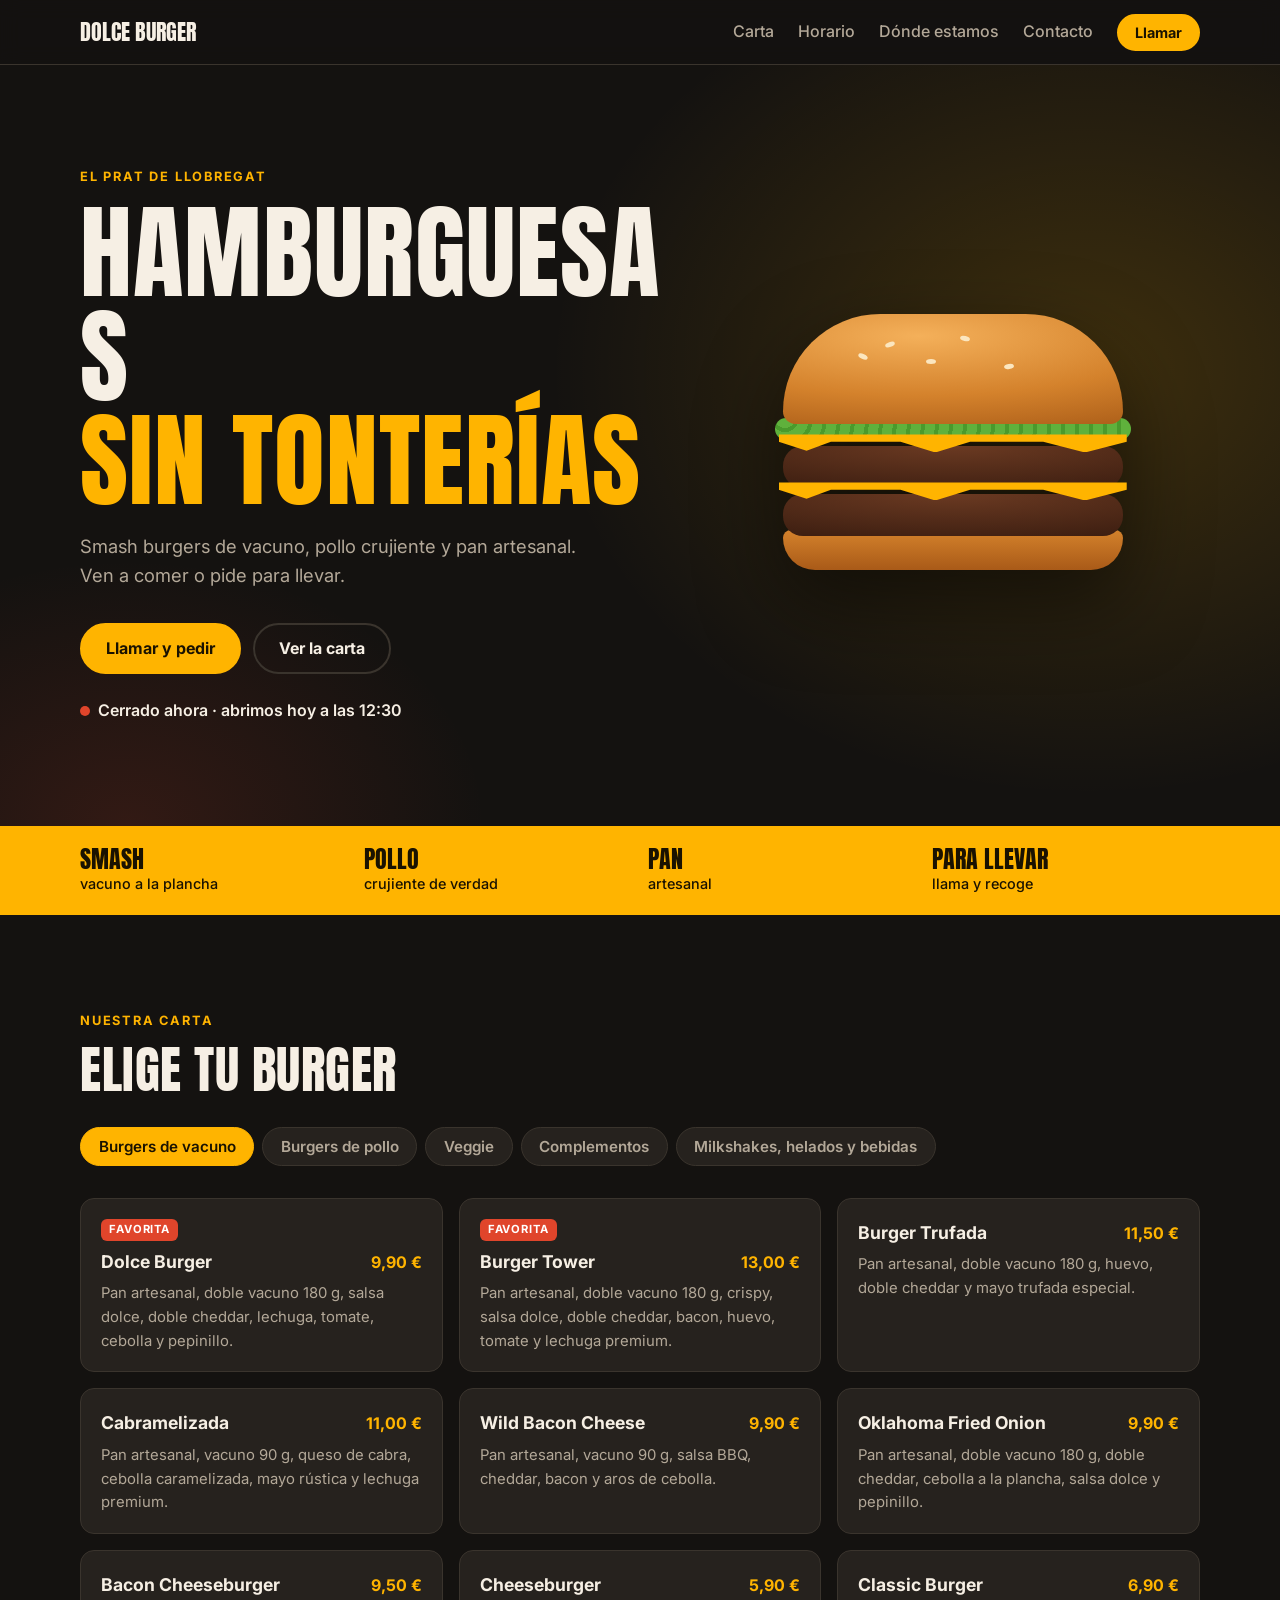
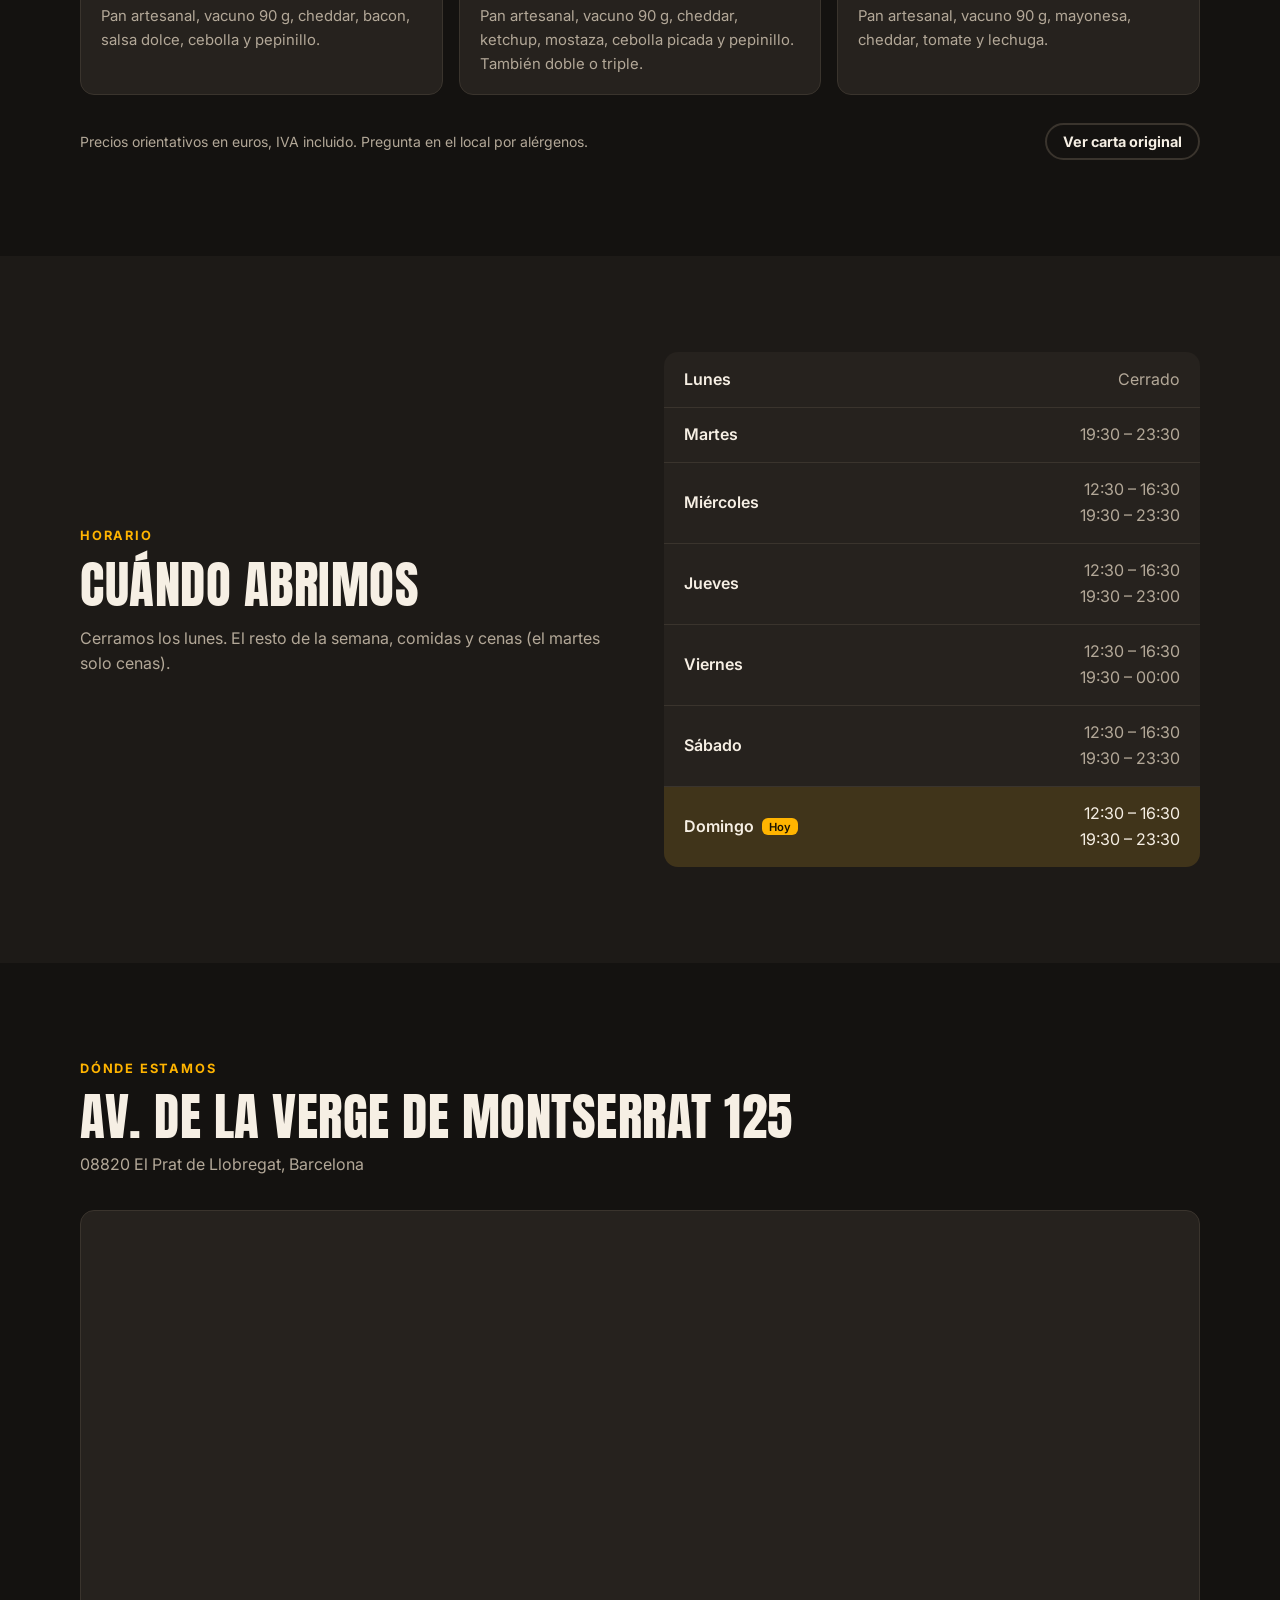
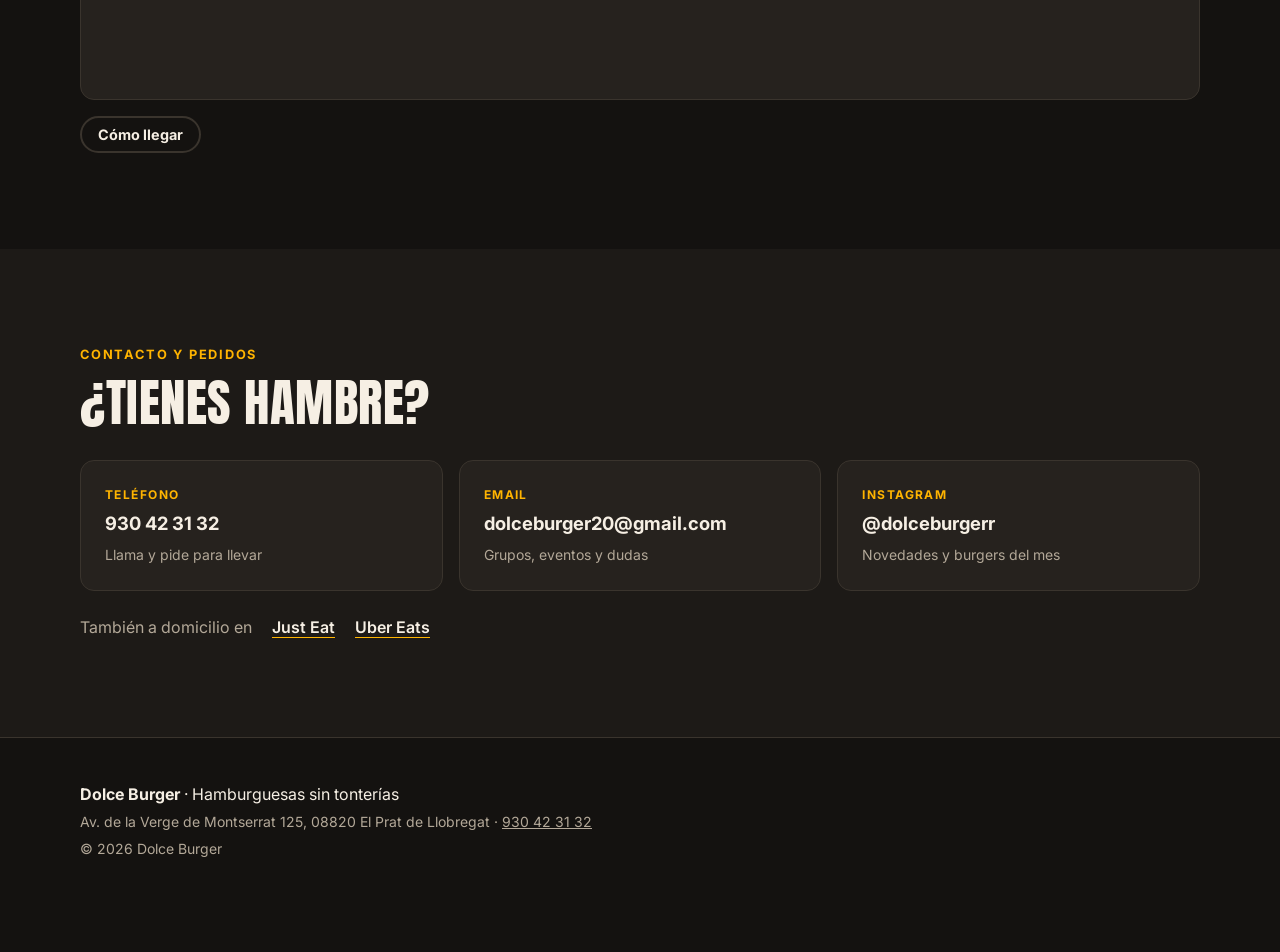
==== index.html @ 0b0972e4 "Primera versión de la web de Dolce Burger Página única estática con inicio, carta desde menu.json, h" ====
<!doctype html>
<html lang="es">
<head>
  <meta charset="utf-8">
  <meta name="viewport" content="width=device-width, initial-scale=1">
  <title>Dolce Burger · Hamburguesas sin tonterías · El Prat de Llobregat</title>
  <meta name="description" content="Dolce Burger, hamburguesería smash y pollo crujiente en El Prat de Llobregat. Consulta la carta, el horario y pide para llevar.">
  <meta name="theme-color" content="#141210">
  <meta property="og:title" content="Dolce Burger · Hamburguesas sin tonterías">
  <meta property="og:description" content="Smash burgers y pollo crujiente en El Prat de Llobregat.">
  <meta property="og:image" content="https://cdn.website.dish.co/media/93/38/4980065/Dolce-Burger-dolce-version-cuadrada-png.jpg">
  <link rel="icon" href="https://cdn.website.dish.co/media/93/38/4980065/Dolce-Burger-dolce-version-cuadrada-png.jpg">
  <link rel="preconnect" href="https://fonts.googleapis.com">
  <link rel="preconnect" href="https://fonts.gstatic.com" crossorigin>
  <link href="https://fonts.googleapis.com/css2?family=Anton&family=Inter:wght@400;500;600;700&display=swap" rel="stylesheet">
  <link rel="stylesheet" href="css/styles.css">
  <script type="application/ld+json">
  {
    "@context": "https://schema.org",
    "@type": "Restaurant",
    "name": "Dolce Burger",
    "servesCuisine": "Hamburguesas",
    "telephone": "+34930423132",
    "email": "dolceburger20@gmail.com",
    "address": {
      "@type": "PostalAddress",
      "streetAddress": "Av. de la Verge de Montserrat 125",
      "postalCode": "08820",
      "addressLocality": "El Prat de Llobregat",
      "addressCountry": "ES"
    },
    "geo": { "@type": "GeoCoordinates", "latitude": 41.3254183, "longitude": 2.0945441 },
    "sameAs": ["https://www.instagram.com/dolceburgerr/"]
  }
  </script>
</head>
<body>
  <header class="nav" id="top">
    <div class="container nav__inner">
      <a href="#top" class="brand" aria-label="Dolce Burger, inicio">
        <img src="https://cdn.website.dish.co/media/93/38/4980065/Dolce-Burger-dolce-version-cuadrada-png.jpg" alt="" class="brand__logo" width="40" height="40" onerror="this.remove()">
        <span>Dolce Burger</span>
      </a>
      <button class="nav__toggle" aria-expanded="false" aria-controls="menu-nav" aria-label="Abrir menú">
        <span></span><span></span><span></span>
      </button>
      <nav id="menu-nav" class="nav__links">
        <a href="#carta">Carta</a>
        <a href="#horario">Horario</a>
        <a href="#donde">Dónde estamos</a>
        <a href="#contacto">Contacto</a>
        <a href="tel:+34930423132" class="btn btn--sm">Llamar</a>
      </nav>
    </div>
  </header>

  <main>
    <section class="hero">
      <div class="container hero__inner">
        <div class="hero__text">
          <p class="eyebrow">El Prat de Llobregat</p>
          <h1>Hamburguesas<br><span>sin tonterías</span></h1>
          <p class="hero__lead">Smash burgers de vacuno, pollo crujiente y pan artesanal. Ven a comer o pide para llevar.</p>
          <div class="hero__cta">
            <a href="tel:+34930423132" class="btn">Llamar y pedir</a>
            <a href="#carta" class="btn btn--ghost">Ver la carta</a>
          </div>
          <p class="status" id="open-status" aria-live="polite"></p>
        </div>
        <div class="hero__art" aria-hidden="true">
          <div class="burger">
            <div class="burger__bun-top"><i></i><i></i><i></i><i></i><i></i></div>
            <div class="burger__lettuce"></div>
            <div class="burger__cheese"></div>
            <div class="burger__patty"></div>
            <div class="burger__cheese burger__cheese--2"></div>
            <div class="burger__patty"></div>
            <div class="burger__bun-bottom"></div>
          </div>
        </div>
      </div>
    </section>

    <section class="strip" aria-label="Lo que nos define">
      <div class="container strip__inner">
        <div><strong>Smash</strong><span>vacuno a la plancha</span></div>
        <div><strong>Pollo</strong><span>crujiente de verdad</span></div>
        <div><strong>Pan</strong><span>artesanal</span></div>
        <div><strong>Para llevar</strong><span>llama y recoge</span></div>
      </div>
    </section>

    <section class="section" id="carta">
      <div class="container">
        <div class="section__head">
          <p class="eyebrow">Nuestra carta</p>
          <h2>Elige tu burger</h2>
        </div>
        <div class="tabs" role="tablist" id="menu-tabs"></div>
        <div class="menu-grid" id="menu-grid">
          <p class="muted">Cargando la carta…</p>
        </div>
        <div class="menu-foot">
          <p class="muted small">Precios orientativos en euros, IVA incluido. Pregunta en el local por alérgenos.</p>
          <button class="btn btn--ghost btn--sm" id="open-menu-img">Ver carta original</button>
        </div>
      </div>
    </section>

    <section class="section section--alt" id="horario">
      <div class="container split">
        <div>
          <p class="eyebrow">Horario</p>
          <h2>Cuándo abrimos</h2>
          <p class="muted">Cerramos los lunes. El resto de la semana, comidas y cenas (el martes solo cenas).</p>
        </div>
        <table class="hours" id="hours-table">
          <tbody></tbody>
        </table>
      </div>
    </section>

    <section class="section" id="donde">
      <div class="container">
        <div class="section__head">
          <p class="eyebrow">Dónde estamos</p>
          <h2>Av. de la Verge de Montserrat 125</h2>
          <p class="muted">08820 El Prat de Llobregat, Barcelona</p>
        </div>
        <div class="map">
          <iframe title="Mapa de Dolce Burger" loading="lazy" referrerpolicy="no-referrer-when-downgrade"
            src="https://www.google.com/maps?q=41.3254183,2.0945441&amp;z=17&amp;output=embed"></iframe>
        </div>
        <a class="btn btn--ghost btn--sm map__link" target="_blank" rel="noopener"
          href="https://www.google.com/maps/dir/?api=1&amp;destination=41.3254183,2.0945441">Cómo llegar</a>
      </div>
    </section>

    <section class="section section--alt" id="contacto">
      <div class="container">
        <div class="section__head">
          <p class="eyebrow">Contacto y pedidos</p>
          <h2>¿Tienes hambre?</h2>
        </div>
        <div class="cards">
          <a class="card" href="tel:+34930423132">
            <span class="card__label">Teléfono</span>
            <strong>930 42 31 32</strong>
            <span class="muted small">Llama y pide para llevar</span>
          </a>
          <a class="card" href="mailto:dolceburger20@gmail.com">
            <span class="card__label">Email</span>
            <strong>dolceburger20@gmail.com</strong>
            <span class="muted small">Grupos, eventos y dudas</span>
          </a>
          <a class="card" href="https://www.instagram.com/dolceburgerr/" target="_blank" rel="noopener">
            <span class="card__label">Instagram</span>
            <strong>@dolceburgerr</strong>
            <span class="muted small">Novedades y burgers del mes</span>
          </a>
        </div>
        <div class="delivery">
          <span class="muted">También a domicilio en</span>
          <a href="https://www.just-eat.es/restaurants-dolce-burger-prat-de-llobregat-el/menu" target="_blank" rel="noopener">Just Eat</a>
          <a href="https://www.ubereats.com/es/store/dolce-burger/gEh9HsLqTR2DD9TBh0RLDA" target="_blank" rel="noopener">Uber Eats</a>
        </div>
      </div>
    </section>
  </main>

  <footer class="footer">
    <div class="container footer__inner">
      <p><strong>Dolce Burger</strong> · Hamburguesas sin tonterías</p>
      <p class="muted small">Av. de la Verge de Montserrat 125, 08820 El Prat de Llobregat · <a href="tel:+34930423132">930 42 31 32</a></p>
      <p class="muted small">© <span id="year"></span> Dolce Burger</p>
    </div>
  </footer>

  <a href="tel:+34930423132" class="fab" aria-label="Llamar a Dolce Burger">Llamar</a>

  <dialog class="lightbox" id="menu-dialog">
    <form method="dialog"><button class="lightbox__close" aria-label="Cerrar">×</button></form>
    <img src="https://cdn.website.dish.co/media/fc/81/6702830/Menu.png" alt="Carta original de Dolce Burger" loading="lazy">
  </dialog>

  <script src="js/main.js" defer></script>
</body>
</html>
---- css/styles.css ----
:root {
  --bg: #141210;
  --bg-alt: #1d1a17;
  --surface: #26221e;
  --line: #3a342d;
  --text: #f6efe4;
  --muted: #b3a898;
  --accent: #ffb400;
  --accent-ink: #1a1200;
  --red: #e0452b;
  --radius: 14px;
  --display: "Anton", Impact, "Arial Narrow", sans-serif;
  --body: "Inter", system-ui, -apple-system, "Segoe UI", Roboto, sans-serif;
}

*, *::before, *::after { box-sizing: border-box; }
html { scroll-behavior: smooth; scroll-padding-top: 72px; }
body {
  margin: 0;
  background: var(--bg);
  color: var(--text);
  font: 16px/1.6 var(--body);
  -webkit-font-smoothing: antialiased;
}
img { max-width: 100%; display: block; }
a { color: inherit; }
h1, h2 { font-family: var(--display); font-weight: 400; letter-spacing: .01em; line-height: 1; margin: 0; text-transform: uppercase; }
h2 { font-size: clamp(2rem, 5vw, 3.2rem); }

.container { width: min(1120px, 100% - 32px); margin-inline: auto; }
.muted { color: var(--muted); }
.small { font-size: .875rem; }
.eyebrow {
  color: var(--accent); text-transform: uppercase; letter-spacing: .14em;
  font-size: .8rem; font-weight: 700; margin: 0 0 .75rem;
}

/* Buttons */
.btn {
  display: inline-flex; align-items: center; justify-content: center; gap: .5rem;
  background: var(--accent); color: var(--accent-ink);
  border: 2px solid var(--accent); border-radius: 999px;
  padding: .85rem 1.5rem; font: 700 1rem var(--body);
  text-decoration: none; cursor: pointer;
  transition: transform .15s ease, background .15s ease, color .15s ease;
}
.btn:hover { transform: translateY(-2px); }
.btn--ghost { background: transparent; color: var(--text); border-color: var(--line); }
.btn--ghost:hover { border-color: var(--accent); color: var(--accent); }
.btn--sm { padding: .5rem 1rem; font-size: .9rem; }
:focus-visible { outline: 3px solid var(--accent); outline-offset: 3px; }

/* Nav */
.nav {
  position: sticky; top: 0; z-index: 50;
  background: rgba(20, 18, 16, .88); backdrop-filter: blur(10px);
  border-bottom: 1px solid var(--line);
}
.nav__inner { display: flex; align-items: center; justify-content: space-between; height: 64px; }
.brand { display: flex; align-items: center; gap: .6rem; text-decoration: none; font-family: var(--display); font-size: 1.4rem; text-transform: uppercase; }
.brand__logo { width: 40px; height: 40px; border-radius: 50%; object-fit: cover; }
.nav__links { display: flex; align-items: center; gap: 1.5rem; }
.nav__links a:not(.btn) { text-decoration: none; color: var(--muted); font-weight: 500; }
.nav__links a:not(.btn):hover { color: var(--text); }
.nav__toggle { display: none; background: none; border: 0; padding: 8px; cursor: pointer; }
.nav__toggle span { display: block; width: 24px; height: 2px; margin: 5px 0; background: var(--text); transition: transform .2s, opacity .2s; }

@media (max-width: 760px) {
  .nav__toggle { display: block; }
  .nav__links {
    position: absolute; inset: 64px 0 auto; flex-direction: column; align-items: stretch; gap: 0;
    background: var(--bg); border-bottom: 1px solid var(--line);
    padding: .5rem 16px 1rem; display: none;
  }
  .nav__links.open { display: flex; }
  .nav__links a:not(.btn) { padding: .8rem 0; border-bottom: 1px solid var(--line); }
  .nav__links .btn { margin-top: 1rem; }
  .nav__toggle[aria-expanded="true"] span:nth-child(1) { transform: translateY(7px) rotate(45deg); }
  .nav__toggle[aria-expanded="true"] span:nth-child(2) { opacity: 0; }
  .nav__toggle[aria-expanded="true"] span:nth-child(3) { transform: translateY(-7px) rotate(-45deg); }
}

/* Hero */
.hero {
  position: relative; overflow: hidden;
  background:
    radial-gradient(60% 80% at 85% 40%, rgba(255, 180, 0, .18), transparent 70%),
    radial-gradient(40% 50% at 10% 100%, rgba(224, 69, 43, .15), transparent 70%);
}
.hero__inner { display: grid; grid-template-columns: 1.2fr 1fr; gap: 2rem; align-items: center; padding: clamp(3rem, 8vw, 6.5rem) 0; }
.hero h1 { font-size: clamp(2.4rem, 10.5vw, 6.5rem); overflow-wrap: anywhere; }
.hero h1 span { color: var(--accent); }
.hero__lead { font-size: 1.15rem; color: var(--muted); max-width: 32rem; margin: 1.25rem 0 2rem; }
.hero__cta { display: flex; flex-wrap: wrap; gap: .75rem; }
.status { margin: 1.5rem 0 0; font-weight: 600; display: flex; align-items: center; gap: .5rem; min-height: 1.6em; }
.status::before { content: ""; width: 10px; height: 10px; border-radius: 50%; background: var(--muted); }
.status.is-open::before { background: #3ecf6e; box-shadow: 0 0 0 4px rgba(62, 207, 110, .2); }
.status.is-closed::before { background: var(--red); }
.status:empty::before { display: none; }

/* CSS burger illustration */
.hero__art { display: grid; place-items: center; }
.burger { width: min(340px, 80%); animation: float 5s ease-in-out infinite; filter: drop-shadow(0 30px 40px rgba(0,0,0,.5)); }
.burger > div { margin-top: -6px; }
.burger__bun-top {
  position: relative; height: 110px; border-radius: 170px 170px 22px 22px;
  background: radial-gradient(120% 90% at 40% 20%, #f4b05a, #d4822c 60%, #b0621b);
}
.burger__bun-top i { position: absolute; width: 10px; height: 5px; border-radius: 50%; background: #fbe6bf; }
.burger__bun-top i:nth-child(1) { top: 28px; left: 30%; transform: rotate(-20deg); }
.burger__bun-top i:nth-child(2) { top: 22px; left: 52%; transform: rotate(15deg); }
.burger__bun-top i:nth-child(3) { top: 45px; left: 42%; }
.burger__bun-top i:nth-child(4) { top: 50px; left: 65%; transform: rotate(-10deg); }
.burger__bun-top i:nth-child(5) { top: 40px; left: 22%; transform: rotate(25deg); }
.burger__lettuce { height: 22px; margin-inline: -8px; border-radius: 12px; background: repeating-radial-gradient(circle at 10px 0, #5fb13c 0 10px, #4a9a2c 10px 14px); }
.burger__cheese { height: 18px; margin-inline: -4px; background: var(--accent); clip-path: polygon(0 0, 100% 0, 100% 40%, 88% 100%, 76% 40%, 55% 40%, 45% 100%, 35% 40%, 15% 40%, 8% 90%, 0 40%); position: relative; z-index: 2; }
.burger__patty { height: 42px; border-radius: 20px; background: radial-gradient(100% 120% at 50% 0, #6b3a22, #3b1d10); position: relative; z-index: 1; }
.burger__bun-bottom { height: 40px; border-radius: 10px 10px 40px 40px; background: linear-gradient(#d4822c, #a95a18); }
@keyframes float { 50% { transform: translateY(-12px) rotate(-1.5deg); } }
@media (prefers-reduced-motion: reduce) { .burger { animation: none; } html { scroll-behavior: auto; } }

@media (max-width: 760px) {
  .hero__inner { grid-template-columns: 1fr; }
  .hero__art { order: -1; }
  .burger { width: 200px; }
  .burger__bun-top { height: 70px; }
  .burger__patty { height: 28px; }
  .burger__bun-bottom { height: 26px; }
}

/* Strip */
.strip { background: var(--accent); color: var(--accent-ink); }
.strip__inner { display: grid; grid-template-columns: repeat(4, 1fr); gap: 1rem; padding: 1.25rem 0; }
.strip__inner div { display: flex; flex-direction: column; }
.strip strong { font-family: var(--display); font-weight: 400; font-size: 1.5rem; text-transform: uppercase; line-height: 1.1; }
.strip span { font-size: .9rem; font-weight: 500; }
@media (max-width: 760px) { .strip__inner { grid-template-columns: repeat(2, 1fr); } }

/* Sections */
.section { padding: clamp(3.5rem, 8vw, 6rem) 0; }
.section--alt { background: var(--bg-alt); }
.section__head { margin-bottom: 2rem; }
.section__head p.muted { margin: .6rem 0 0; }

/* Menu */
.tabs { display: flex; gap: .5rem; overflow-x: auto; padding-bottom: .5rem; margin-bottom: 1.5rem; scrollbar-width: none; }
.tabs::-webkit-scrollbar { display: none; }
.tab {
  flex: none; background: var(--surface); color: var(--muted); border: 1px solid var(--line);
  border-radius: 999px; padding: .55rem 1.1rem; font: 600 .95rem var(--body); cursor: pointer;
}
.tab[aria-selected="true"] { background: var(--accent); color: var(--accent-ink); border-color: var(--accent); }
.menu-grid { display: grid; grid-template-columns: repeat(auto-fill, minmax(300px, 1fr)); gap: 1rem; }
.dish {
  background: var(--surface); border: 1px solid var(--line); border-radius: var(--radius);
  padding: 1.25rem 1.25rem 1.1rem; display: flex; flex-direction: column; gap: .4rem;
  transition: border-color .15s, transform .15s;
}
.dish:hover { border-color: var(--accent); transform: translateY(-2px); }
.dish__top { display: flex; justify-content: space-between; align-items: baseline; gap: 1rem; }
.dish h3 { margin: 0; font-size: 1.1rem; }
.dish__price { color: var(--accent); font-weight: 700; white-space: nowrap; }
.dish p { margin: 0; color: var(--muted); font-size: .93rem; }
.badge { align-self: flex-start; background: var(--red); color: #fff; font-size: .7rem; font-weight: 700; text-transform: uppercase; letter-spacing: .08em; padding: .15rem .5rem; border-radius: 6px; }
.menu-foot { display: flex; flex-wrap: wrap; align-items: center; justify-content: space-between; gap: 1rem; margin-top: 1.75rem; }
.menu-foot p { margin: 0; }

/* Hours */
.split { display: grid; grid-template-columns: 1fr 1fr; gap: 3rem; align-items: center; }
.split p.muted { margin-top: 1rem; }
.hours { width: 100%; border-collapse: collapse; background: var(--surface); border-radius: var(--radius); overflow: hidden; }
.hours th, .hours td { padding: .9rem 1.25rem; text-align: left; border-bottom: 1px solid var(--line); }
.hours tr:last-child th, .hours tr:last-child td { border-bottom: 0; }
.hours th { font-weight: 600; }
.hours td { text-align: right; color: var(--muted); }
.hours tr.is-today { background: rgba(255, 180, 0, .12); }
.hours tr.is-today th::after { content: "Hoy"; margin-left: .5rem; font-size: .7rem; background: var(--accent); color: var(--accent-ink); padding: .1rem .45rem; border-radius: 6px; vertical-align: middle; }
.hours tr.is-today td { color: var(--text); }
@media (max-width: 760px) { .split { grid-template-columns: 1fr; gap: 1.5rem; } }

/* Map */
.map { border-radius: var(--radius); overflow: hidden; border: 1px solid var(--line); aspect-ratio: 16 / 7; background: var(--surface); }
.map iframe { width: 100%; height: 100%; border: 0; filter: grayscale(.3) contrast(1.05); }
@media (max-width: 760px) { .map { aspect-ratio: 4 / 3; } }
.map__link { margin-top: 1rem; }

/* Contact */
.cards { display: grid; grid-template-columns: repeat(3, 1fr); gap: 1rem; }
.card {
  background: var(--surface); border: 1px solid var(--line); border-radius: var(--radius);
  padding: 1.5rem; text-decoration: none; display: flex; flex-direction: column; gap: .3rem;
  transition: border-color .15s, transform .15s; min-width: 0;
}
.card strong { font-size: 1.15rem; overflow-wrap: anywhere; }
.card:hover { border-color: var(--accent); transform: translateY(-2px); }
.card__label { color: var(--accent); text-transform: uppercase; letter-spacing: .12em; font-size: .75rem; font-weight: 700; }
@media (max-width: 760px) { .cards { grid-template-columns: 1fr; } }
.delivery { margin-top: 1.5rem; display: flex; flex-wrap: wrap; gap: .75rem 1.25rem; align-items: center; }
.delivery a { font-weight: 600; text-decoration-color: var(--accent); text-underline-offset: 4px; }

/* Footer */
.footer { border-top: 1px solid var(--line); padding: 2.5rem 0 5.5rem; }
.footer__inner p { margin: .25rem 0; }

/* Floating call button (mobile) */
.fab {
  position: fixed; right: 16px; bottom: 16px; z-index: 60; display: none;
  background: var(--accent); color: var(--accent-ink); font-weight: 700; text-decoration: none;
  padding: .9rem 1.4rem; border-radius: 999px; box-shadow: 0 10px 30px rgba(0,0,0,.45);
}
@media (max-width: 760px) { .fab { display: inline-flex; } }

/* Lightbox */
.lightbox { border: 0; padding: 0; background: transparent; max-width: min(900px, 94vw); max-height: 92vh; }
.lightbox::backdrop { background: rgba(0,0,0,.8); }
.lightbox img { max-height: 90vh; width: auto; margin: auto; border-radius: 10px; }
.lightbox__close {
  position: absolute; top: 8px; right: 8px; width: 40px; height: 40px; border-radius: 50%;
  border: 0; background: var(--accent); color: var(--accent-ink); font-size: 1.6rem; line-height: 1; cursor: pointer;
}
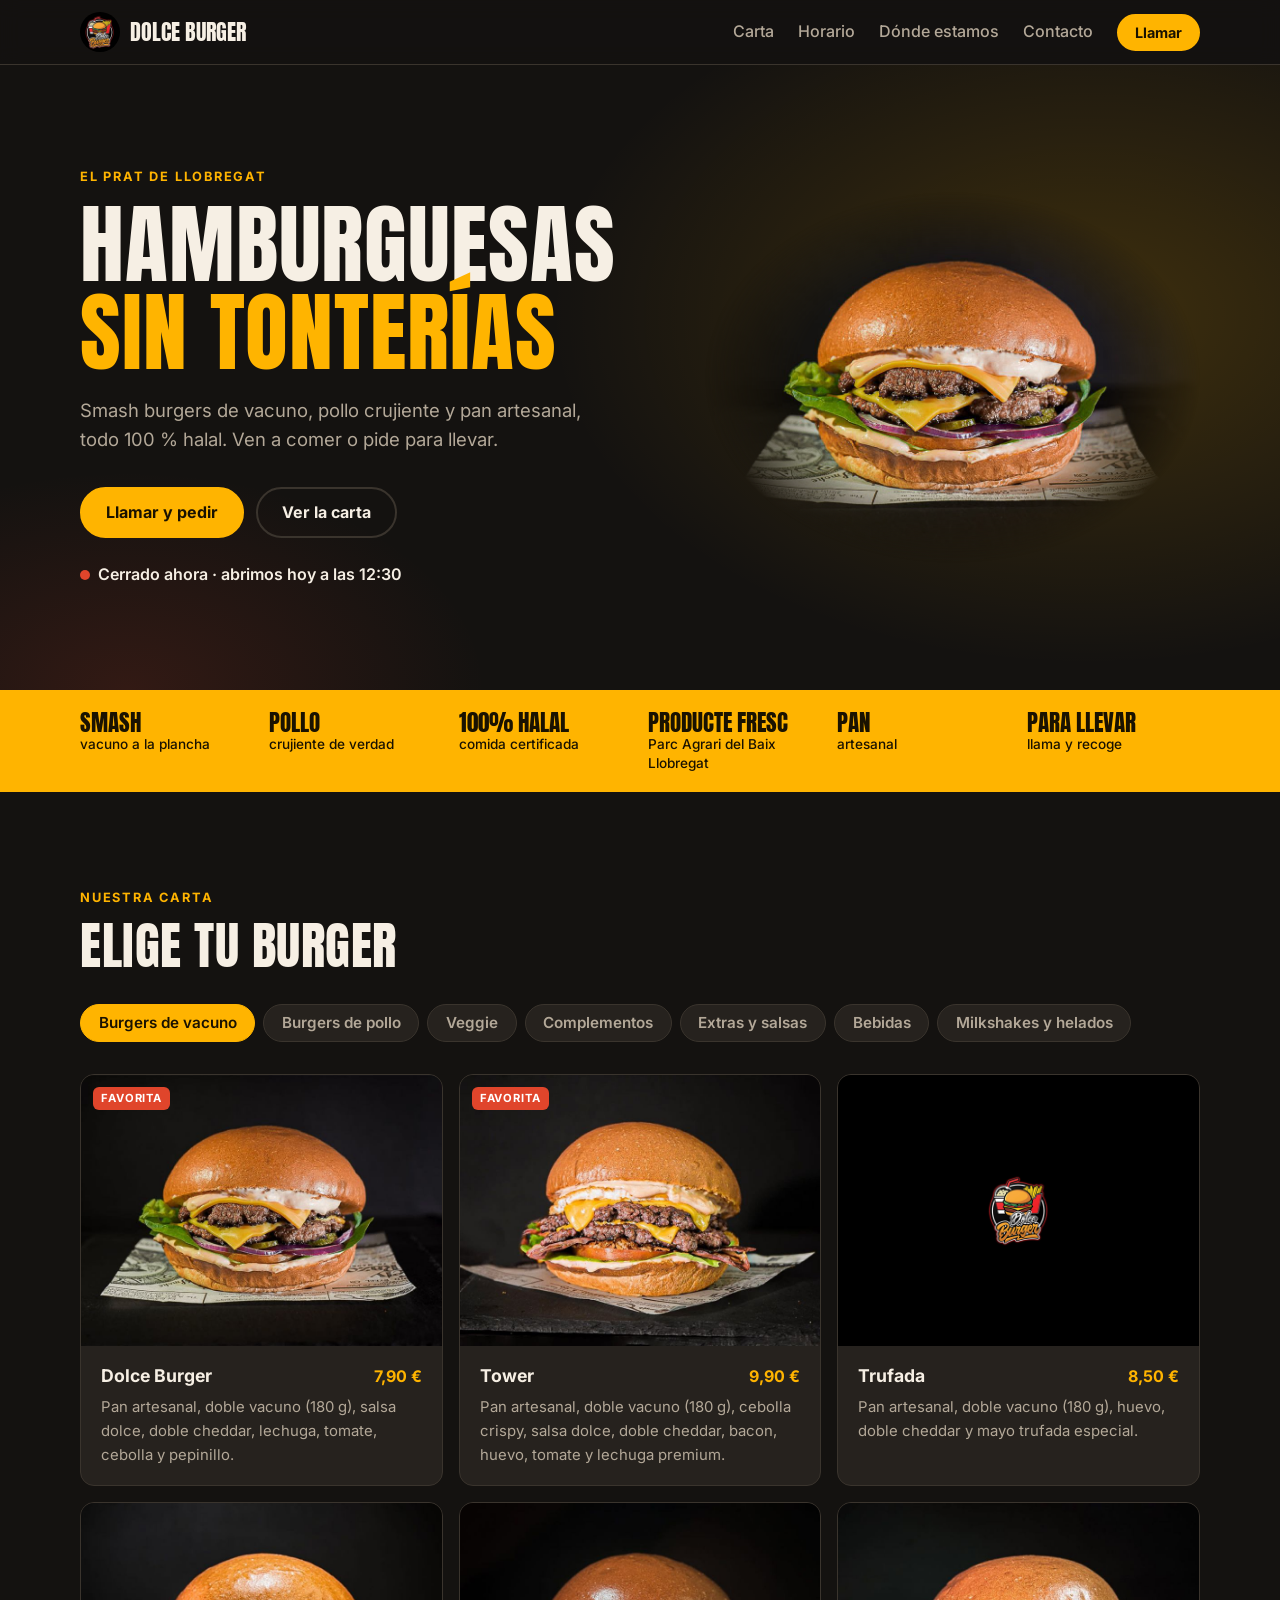
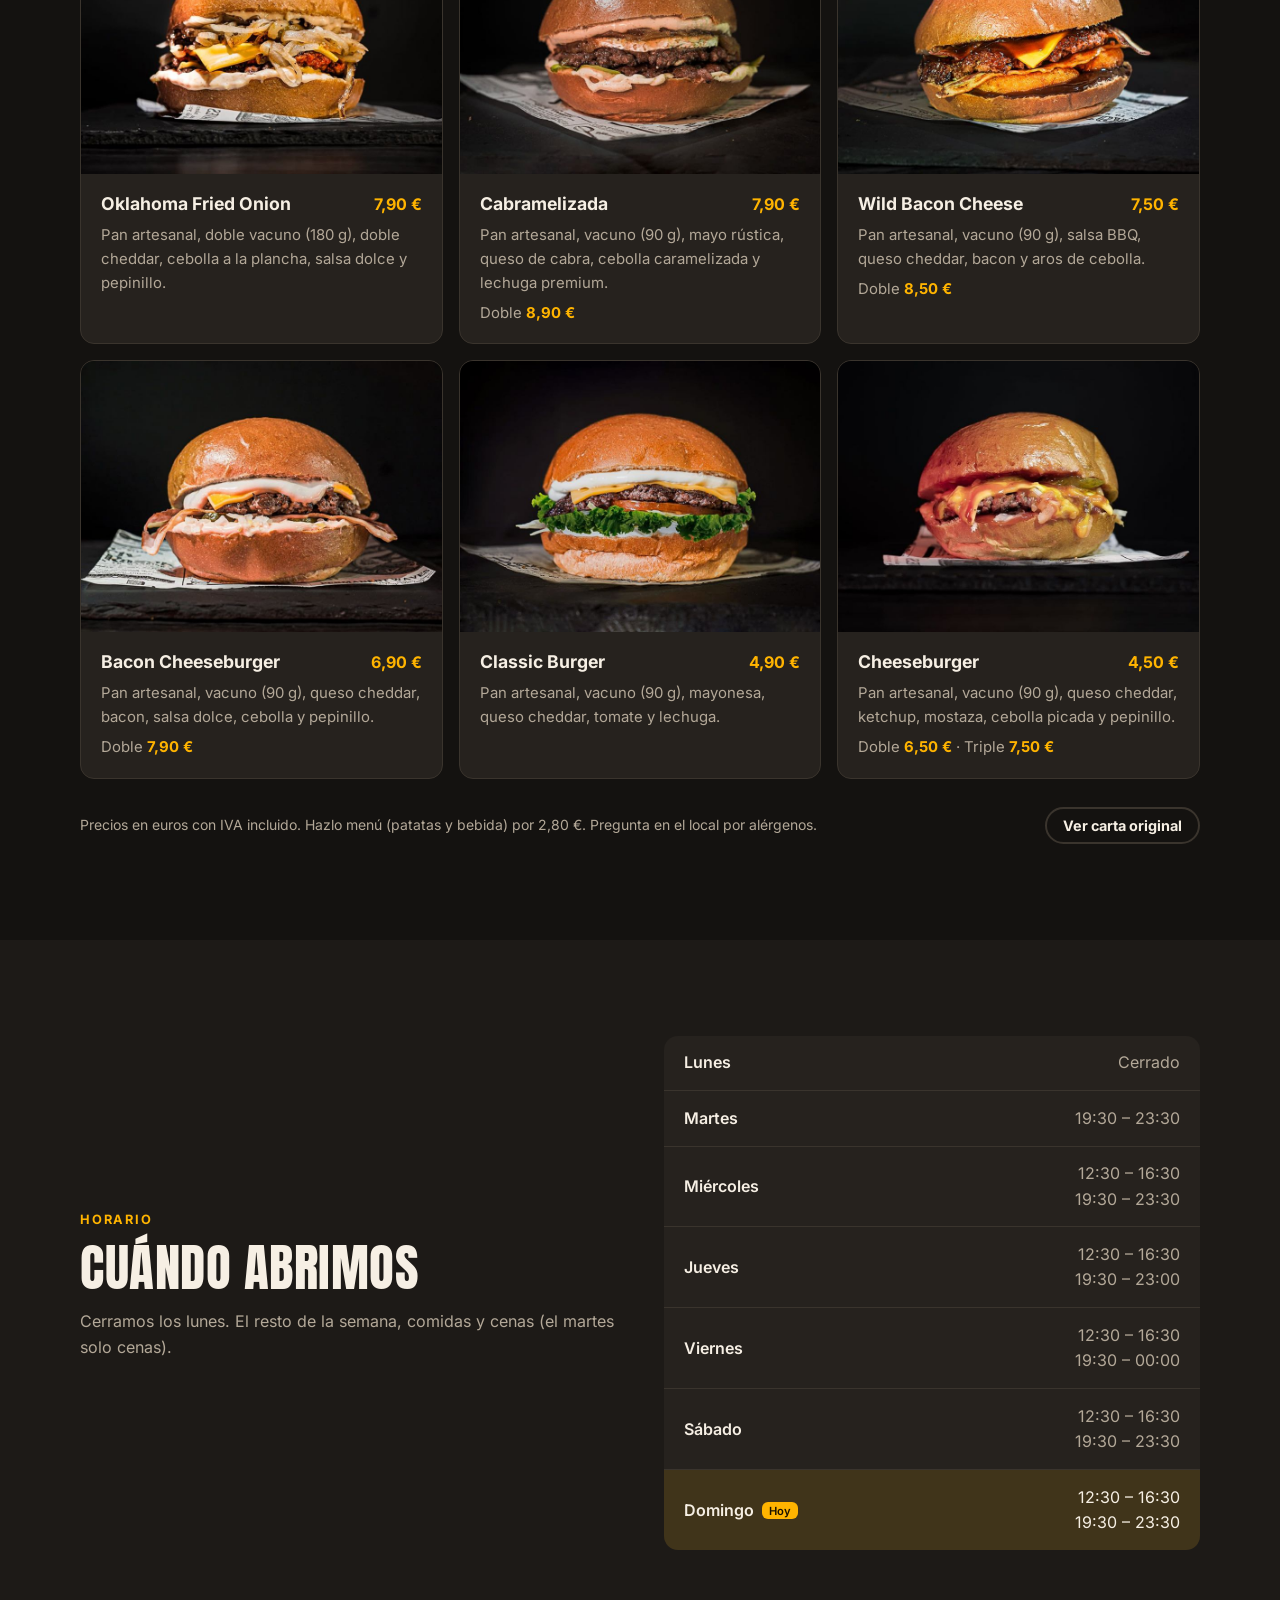
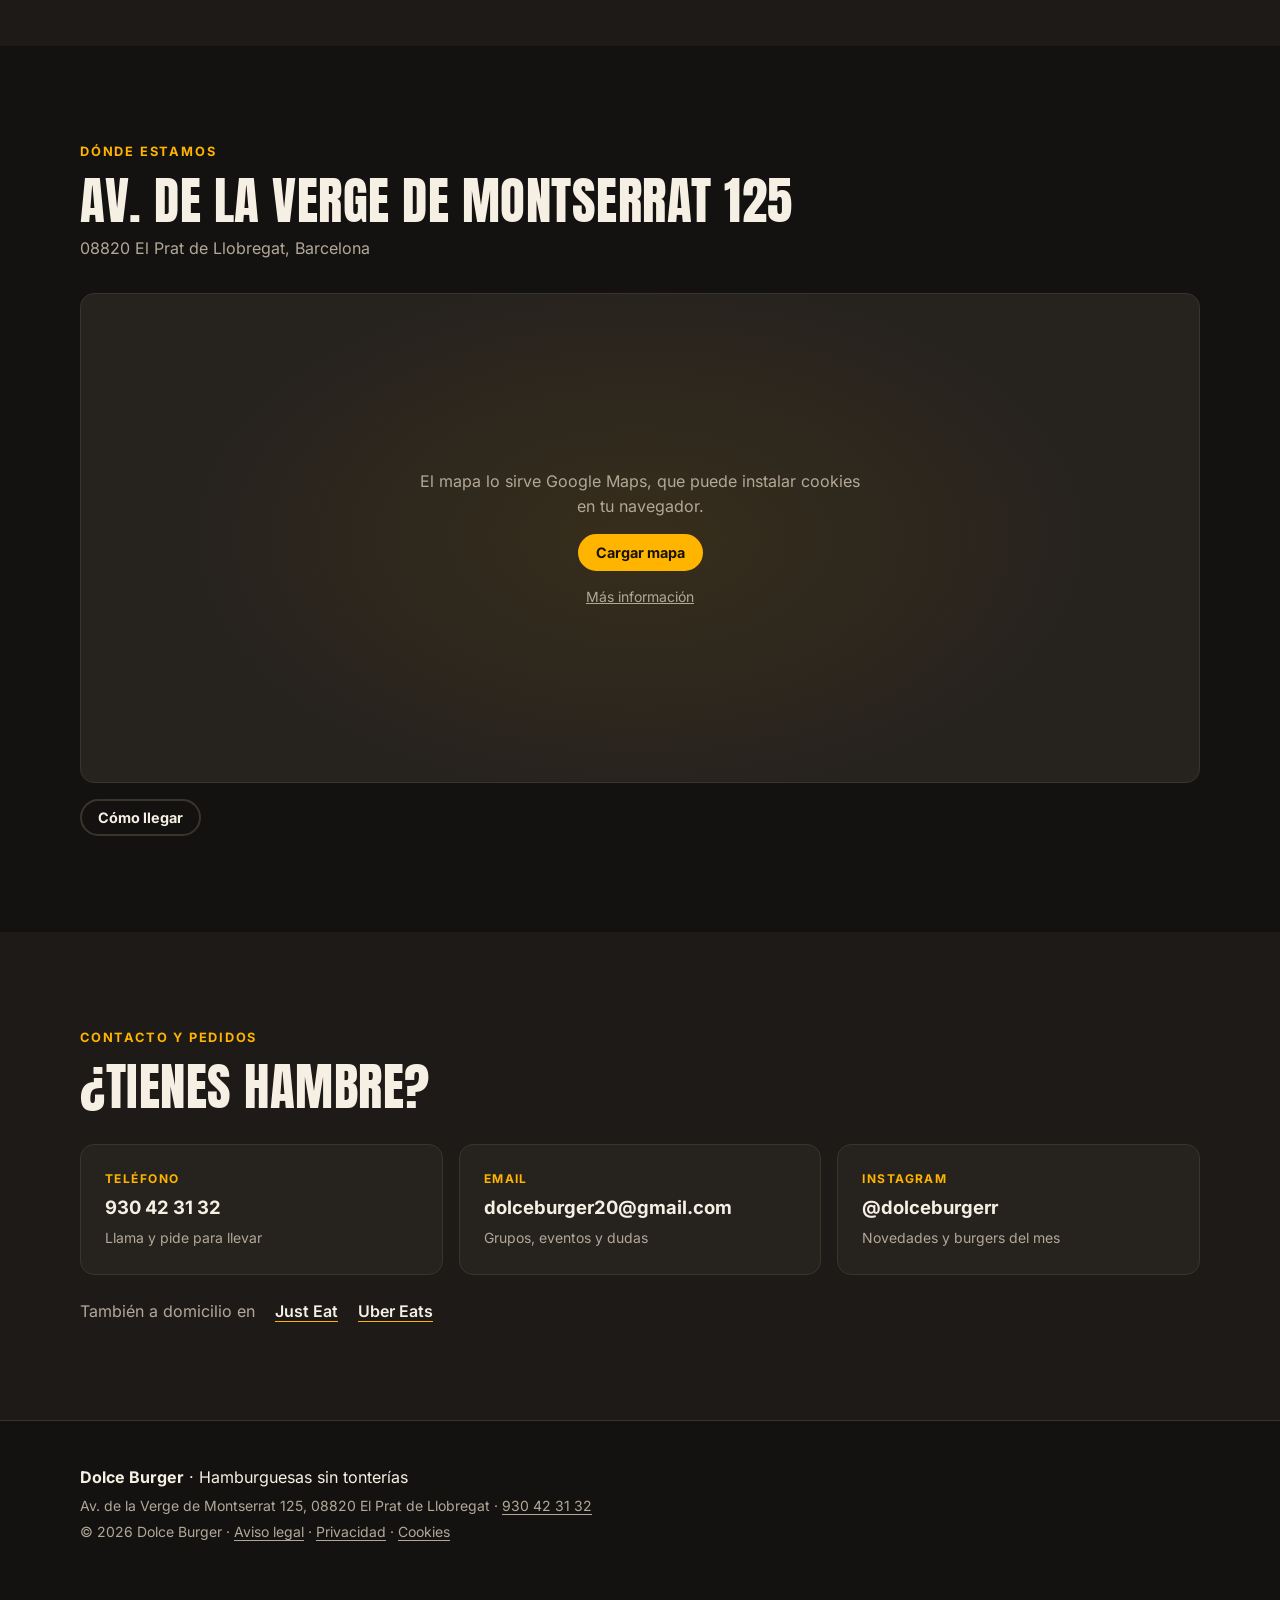
==== commit 3ff4ab02: "Carta real, fotos, textos legales y preparación para publicar - Carta con los precios del local (ant" ====
--- a/index.html
+++ b/index.html
@@ -4,22 +4,38 @@
   <meta charset="utf-8">
   <meta name="viewport" content="width=device-width, initial-scale=1">
   <title>Dolce Burger · Hamburguesas sin tonterías · El Prat de Llobregat</title>
-  <meta name="description" content="Dolce Burger, hamburguesería smash y pollo crujiente en El Prat de Llobregat. Consulta la carta, el horario y pide para llevar.">
+  <meta name="description" content="Dolce Burger, hamburguesería smash y pollo crujiente 100 % halal en El Prat de Llobregat. Consulta la carta, el horario y pide para llevar.">
   <meta name="theme-color" content="#141210">
+  <link rel="canonical" href="https://shadowpj13.github.io/Dolce_Burger/">
+  <meta property="og:type" content="website">
+  <meta property="og:locale" content="es_ES">
+  <meta property="og:site_name" content="Dolce Burger">
+  <meta property="og:url" content="https://shadowpj13.github.io/Dolce_Burger/">
   <meta property="og:title" content="Dolce Burger · Hamburguesas sin tonterías">
-  <meta property="og:description" content="Smash burgers y pollo crujiente en El Prat de Llobregat.">
-  <meta property="og:image" content="https://cdn.website.dish.co/media/93/38/4980065/Dolce-Burger-dolce-version-cuadrada-png.jpg">
-  <link rel="icon" href="https://cdn.website.dish.co/media/93/38/4980065/Dolce-Burger-dolce-version-cuadrada-png.jpg">
-  <link rel="preconnect" href="https://fonts.googleapis.com">
-  <link rel="preconnect" href="https://fonts.gstatic.com" crossorigin>
-  <link href="https://fonts.googleapis.com/css2?family=Anton&family=Inter:wght@400;500;600;700&display=swap" rel="stylesheet">
+  <meta property="og:description" content="Smash burgers y pollo crujiente 100 % halal en El Prat de Llobregat.">
+  <meta property="og:image" content="https://shadowpj13.github.io/Dolce_Burger/img/og.jpg">
+  <meta property="og:image:width" content="1200">
+  <meta property="og:image:height" content="630">
+  <meta property="og:image:alt" content="Logo de Dolce Burger">
+  <meta name="twitter:card" content="summary_large_image">
+  <link rel="icon" href="img/icon-32.png" sizes="32x32" type="image/png">
+  <link rel="apple-touch-icon" href="img/icon-180.png">
+  <link rel="preload" href="fonts/anton-latin-400.woff2" as="font" type="font/woff2" crossorigin>
+  <link rel="preload" href="fonts/inter-latin-var.woff2" as="font" type="font/woff2" crossorigin>
   <link rel="stylesheet" href="css/styles.css">
+  <noscript><style>.js-only { display: none !important; }</style></noscript>
   <script type="application/ld+json">
   {
     "@context": "https://schema.org",
     "@type": "Restaurant",
+    "@id": "https://shadowpj13.github.io/Dolce_Burger/#restaurante",
     "name": "Dolce Burger",
-    "servesCuisine": "Hamburguesas",
+    "url": "https://shadowpj13.github.io/Dolce_Burger/",
+    "image": ["https://shadowpj13.github.io/Dolce_Burger/img/hero.jpg", "https://shadowpj13.github.io/Dolce_Burger/img/og.jpg"],
+    "logo": "https://shadowpj13.github.io/Dolce_Burger/img/icon-180.png",
+    "servesCuisine": ["Hamburguesas", "Halal"],
+    "priceRange": "€",
+    "hasMenu": "https://shadowpj13.github.io/Dolce_Burger/#carta",
     "telephone": "+34930423132",
     "email": "dolceburger20@gmail.com",
     "address": {
@@ -30,7 +46,17 @@
       "addressCountry": "ES"
     },
     "geo": { "@type": "GeoCoordinates", "latitude": 41.3254183, "longitude": 2.0945441 },
-    "sameAs": ["https://www.instagram.com/dolceburgerr/"]
+    "openingHoursSpecification": [
+      { "@type": "OpeningHoursSpecification", "dayOfWeek": ["Wednesday", "Thursday", "Friday", "Saturday", "Sunday"], "opens": "12:30", "closes": "16:30" },
+      { "@type": "OpeningHoursSpecification", "dayOfWeek": ["Tuesday", "Wednesday", "Saturday", "Sunday"], "opens": "19:30", "closes": "23:30" },
+      { "@type": "OpeningHoursSpecification", "dayOfWeek": "Thursday", "opens": "19:30", "closes": "23:00" },
+      { "@type": "OpeningHoursSpecification", "dayOfWeek": "Friday", "opens": "19:30", "closes": "00:00" }
+    ],
+    "sameAs": [
+      "https://www.instagram.com/dolceburgerr/",
+      "https://www.just-eat.es/restaurants-dolce-burger-prat-de-llobregat-el/menu",
+      "https://www.ubereats.com/es/store/dolce-burger/gEh9HsLqTR2DD9TBh0RLDA"
+    ]
   }
   </script>
 </head>
@@ -38,7 +64,7 @@
   <header class="nav" id="top">
     <div class="container nav__inner">
       <a href="#top" class="brand" aria-label="Dolce Burger, inicio">
-        <img src="https://cdn.website.dish.co/media/93/38/4980065/Dolce-Burger-dolce-version-cuadrada-png.jpg" alt="" class="brand__logo" width="40" height="40" onerror="this.remove()">
+        <img src="img/icon-180.png" alt="" class="brand__logo" width="40" height="40">
         <span>Dolce Burger</span>
       </a>
       <button class="nav__toggle" aria-expanded="false" aria-controls="menu-nav" aria-label="Abrir menú">
@@ -60,23 +86,16 @@
         <div class="hero__text">
           <p class="eyebrow">El Prat de Llobregat</p>
           <h1>Hamburguesas<br><span>sin tonterías</span></h1>
-          <p class="hero__lead">Smash burgers de vacuno, pollo crujiente y pan artesanal. Ven a comer o pide para llevar.</p>
+          <p class="hero__lead">Smash burgers de vacuno, pollo crujiente y pan artesanal, todo 100&nbsp;% halal. Ven a comer o pide para llevar.</p>
           <div class="hero__cta">
             <a href="tel:+34930423132" class="btn">Llamar y pedir</a>
             <a href="#carta" class="btn btn--ghost">Ver la carta</a>
           </div>
           <p class="status" id="open-status" aria-live="polite"></p>
         </div>
-        <div class="hero__art" aria-hidden="true">
-          <div class="burger">
-            <div class="burger__bun-top"><i></i><i></i><i></i><i></i><i></i></div>
-            <div class="burger__lettuce"></div>
-            <div class="burger__cheese"></div>
-            <div class="burger__patty"></div>
-            <div class="burger__cheese burger__cheese--2"></div>
-            <div class="burger__patty"></div>
-            <div class="burger__bun-bottom"></div>
-          </div>
+        <div class="hero__art">
+          <img src="img/hero.jpg" alt="La Dolce Burger: doble vacuno smash con doble cheddar, salsa dolce, lechuga, cebolla morada y pepinillo"
+            width="1024" height="768" fetchpriority="high">
         </div>
       </div>
     </section>
@@ -85,6 +104,8 @@
       <div class="container strip__inner">
         <div><strong>Smash</strong><span>vacuno a la plancha</span></div>
         <div><strong>Pollo</strong><span>crujiente de verdad</span></div>
+        <div><strong>100% Halal</strong><span>comida certificada</span></div>
+        <div><strong>Producte Fresc</strong><span>Parc Agrari del Baix Llobregat</span></div>
         <div><strong>Pan</strong><span>artesanal</span></div>
         <div><strong>Para llevar</strong><span>llama y recoge</span></div>
       </div>
@@ -96,13 +117,14 @@
           <p class="eyebrow">Nuestra carta</p>
           <h2>Elige tu burger</h2>
         </div>
-        <div class="tabs" role="tablist" id="menu-tabs"></div>
+        <div class="tabs js-only" role="group" aria-label="Categorías de la carta" id="menu-tabs"></div>
         <div class="menu-grid" id="menu-grid">
-          <p class="muted">Cargando la carta…</p>
-        </div>
+          <p class="muted js-only">Cargando la carta…</p>
+        </div>
+        <noscript><p class="muted">Consulta la <a href="img/carta.png">carta completa en imagen</a>.</p></noscript>
         <div class="menu-foot">
-          <p class="muted small">Precios orientativos en euros, IVA incluido. Pregunta en el local por alérgenos.</p>
-          <button class="btn btn--ghost btn--sm" id="open-menu-img">Ver carta original</button>
+          <p class="muted small" id="menu-note">Precios en euros con IVA incluido. Pregunta en el local por alérgenos.</p>
+          <button class="btn btn--ghost btn--sm js-only" id="open-menu-img">Ver carta original</button>
         </div>
       </div>
     </section>
@@ -127,9 +149,12 @@
           <h2>Av. de la Verge de Montserrat 125</h2>
           <p class="muted">08820 El Prat de Llobregat, Barcelona</p>
         </div>
-        <div class="map">
-          <iframe title="Mapa de Dolce Burger" loading="lazy" referrerpolicy="no-referrer-when-downgrade"
-            src="https://www.google.com/maps?q=41.3254183,2.0945441&amp;z=17&amp;output=embed"></iframe>
+        <div class="map" id="map">
+          <div class="map__consent">
+            <p>El mapa lo sirve Google Maps, que puede instalar cookies en tu navegador.</p>
+            <button class="btn btn--sm js-only" id="load-map">Cargar mapa</button>
+            <a class="muted small" href="legal.html#cookies">Más información</a>
+          </div>
         </div>
         <a class="btn btn--ghost btn--sm map__link" target="_blank" rel="noopener"
           href="https://www.google.com/maps/dir/?api=1&amp;destination=41.3254183,2.0945441">Cómo llegar</a>
@@ -172,7 +197,10 @@
     <div class="container footer__inner">
       <p><strong>Dolce Burger</strong> · Hamburguesas sin tonterías</p>
       <p class="muted small">Av. de la Verge de Montserrat 125, 08820 El Prat de Llobregat · <a href="tel:+34930423132">930 42 31 32</a></p>
-      <p class="muted small">© <span id="year"></span> Dolce Burger</p>
+      <p class="muted small">© <span id="year">2026</span> Dolce Burger ·
+        <a href="legal.html#aviso-legal">Aviso legal</a> ·
+        <a href="legal.html#privacidad">Privacidad</a> ·
+        <a href="legal.html#cookies">Cookies</a></p>
     </div>
   </footer>
 
@@ -180,7 +208,7 @@
 
   <dialog class="lightbox" id="menu-dialog">
     <form method="dialog"><button class="lightbox__close" aria-label="Cerrar">×</button></form>
-    <img src="https://cdn.website.dish.co/media/fc/81/6702830/Menu.png" alt="Carta original de Dolce Burger" loading="lazy">
+    <img src="img/carta.png" alt="Carta original de Dolce Burger" loading="lazy">
   </dialog>
 
   <script src="js/main.js" defer></script>
--- a/css/styles.css
+++ b/css/styles.css
@@ -1,3 +1,14 @@
+@font-face {
+  font-family: "Anton";
+  src: url("../fonts/anton-latin-400.woff2") format("woff2");
+  font-weight: 400; font-style: normal; font-display: swap;
+}
+@font-face {
+  font-family: "Inter";
+  src: url("../fonts/inter-latin-var.woff2") format("woff2");
+  font-weight: 100 900; font-style: normal; font-display: swap;
+}
+
 :root {
   --bg: #141210;
   --bg-alt: #1d1a17;
@@ -88,7 +99,7 @@
     radial-gradient(40% 50% at 10% 100%, rgba(224, 69, 43, .15), transparent 70%);
 }
 .hero__inner { display: grid; grid-template-columns: 1.2fr 1fr; gap: 2rem; align-items: center; padding: clamp(3rem, 8vw, 6.5rem) 0; }
-.hero h1 { font-size: clamp(2.4rem, 10.5vw, 6.5rem); overflow-wrap: anywhere; }
+.hero h1 { font-size: clamp(2.4rem, 7vw, 5.5rem); overflow-wrap: anywhere; }
 .hero h1 span { color: var(--accent); }
 .hero__lead { font-size: 1.15rem; color: var(--muted); max-width: 32rem; margin: 1.25rem 0 2rem; }
 .hero__cta { display: flex; flex-wrap: wrap; gap: .75rem; }
@@ -98,42 +109,29 @@
 .status.is-closed::before { background: var(--red); }
 .status:empty::before { display: none; }
 
-/* CSS burger illustration */
+/* Hero photo */
 .hero__art { display: grid; place-items: center; }
-.burger { width: min(340px, 80%); animation: float 5s ease-in-out infinite; filter: drop-shadow(0 30px 40px rgba(0,0,0,.5)); }
-.burger > div { margin-top: -6px; }
-.burger__bun-top {
-  position: relative; height: 110px; border-radius: 170px 170px 22px 22px;
-  background: radial-gradient(120% 90% at 40% 20%, #f4b05a, #d4822c 60%, #b0621b);
-}
-.burger__bun-top i { position: absolute; width: 10px; height: 5px; border-radius: 50%; background: #fbe6bf; }
-.burger__bun-top i:nth-child(1) { top: 28px; left: 30%; transform: rotate(-20deg); }
-.burger__bun-top i:nth-child(2) { top: 22px; left: 52%; transform: rotate(15deg); }
-.burger__bun-top i:nth-child(3) { top: 45px; left: 42%; }
-.burger__bun-top i:nth-child(4) { top: 50px; left: 65%; transform: rotate(-10deg); }
-.burger__bun-top i:nth-child(5) { top: 40px; left: 22%; transform: rotate(25deg); }
-.burger__lettuce { height: 22px; margin-inline: -8px; border-radius: 12px; background: repeating-radial-gradient(circle at 10px 0, #5fb13c 0 10px, #4a9a2c 10px 14px); }
-.burger__cheese { height: 18px; margin-inline: -4px; background: var(--accent); clip-path: polygon(0 0, 100% 0, 100% 40%, 88% 100%, 76% 40%, 55% 40%, 45% 100%, 35% 40%, 15% 40%, 8% 90%, 0 40%); position: relative; z-index: 2; }
-.burger__patty { height: 42px; border-radius: 20px; background: radial-gradient(100% 120% at 50% 0, #6b3a22, #3b1d10); position: relative; z-index: 1; }
-.burger__bun-bottom { height: 40px; border-radius: 10px 10px 40px 40px; background: linear-gradient(#d4822c, #a95a18); }
-@keyframes float { 50% { transform: translateY(-12px) rotate(-1.5deg); } }
-@media (prefers-reduced-motion: reduce) { .burger { animation: none; } html { scroll-behavior: auto; } }
+.hero__art img {
+  width: min(560px, 100%); height: auto;
+  /* La foto tiene fondo negro: se funde con el fondo de la página */
+  -webkit-mask-image: radial-gradient(ellipse 50% 50% at 50% 50%, #000 62%, transparent 100%);
+  mask-image: radial-gradient(ellipse 50% 50% at 50% 50%, #000 62%, transparent 100%);
+}
+@media (prefers-reduced-motion: reduce) { html { scroll-behavior: auto; } }
 
 @media (max-width: 760px) {
-  .hero__inner { grid-template-columns: 1fr; }
+  .hero__inner { grid-template-columns: 1fr; padding-top: 1.5rem; }
   .hero__art { order: -1; }
-  .burger { width: 200px; }
-  .burger__bun-top { height: 70px; }
-  .burger__patty { height: 28px; }
-  .burger__bun-bottom { height: 26px; }
+  .hero__art img { width: min(420px, 100%); margin-bottom: -1.5rem; }
 }
 
 /* Strip */
 .strip { background: var(--accent); color: var(--accent-ink); }
-.strip__inner { display: grid; grid-template-columns: repeat(4, 1fr); gap: 1rem; padding: 1.25rem 0; }
+.strip__inner { display: grid; grid-template-columns: repeat(6, 1fr); gap: 1rem; padding: 1.25rem 0; }
 .strip__inner div { display: flex; flex-direction: column; }
-.strip strong { font-family: var(--display); font-weight: 400; font-size: 1.5rem; text-transform: uppercase; line-height: 1.1; }
-.strip span { font-size: .9rem; font-weight: 500; }
+.strip strong { font-family: var(--display); font-weight: 400; font-size: clamp(1.25rem, 1.8vw, 1.5rem); text-transform: uppercase; line-height: 1.1; }
+.strip span { font-size: .85rem; font-weight: 500; line-height: 1.35; }
+@media (max-width: 1000px) { .strip__inner { grid-template-columns: repeat(3, 1fr); row-gap: 1.25rem; } }
 @media (max-width: 760px) { .strip__inner { grid-template-columns: repeat(2, 1fr); } }
 
 /* Sections */
@@ -149,7 +147,7 @@
   flex: none; background: var(--surface); color: var(--muted); border: 1px solid var(--line);
   border-radius: 999px; padding: .55rem 1.1rem; font: 600 .95rem var(--body); cursor: pointer;
 }
-.tab[aria-selected="true"] { background: var(--accent); color: var(--accent-ink); border-color: var(--accent); }
+.tab[aria-pressed="true"] { background: var(--accent); color: var(--accent-ink); border-color: var(--accent); }
 .menu-grid { display: grid; grid-template-columns: repeat(auto-fill, minmax(300px, 1fr)); gap: 1rem; }
 .dish {
   background: var(--surface); border: 1px solid var(--line); border-radius: var(--radius);
@@ -157,10 +155,22 @@
   transition: border-color .15s, transform .15s;
 }
 .dish:hover { border-color: var(--accent); transform: translateY(-2px); }
+.dish--media { position: relative; overflow: hidden; }
+.dish__img {
+  display: block; width: calc(100% + 2.5rem); max-width: none; height: auto; aspect-ratio: 4 / 3; object-fit: cover;
+  margin: -1.25rem -1.25rem .6rem; background: #0d0c0b;
+}
+.dish__img--none { background: #000 url("../img/icon-180.png") center / 84px no-repeat; }
+.dish--media .badge { position: absolute; top: .75rem; left: .75rem; }
 .dish__top { display: flex; justify-content: space-between; align-items: baseline; gap: 1rem; }
 .dish h3 { margin: 0; font-size: 1.1rem; }
 .dish__price { color: var(--accent); font-weight: 700; white-space: nowrap; }
 .dish p { margin: 0; color: var(--muted); font-size: .93rem; }
+.dish__variants { margin: .1rem 0 0; color: var(--muted); font-size: .85rem; }
+.dish__variants b { color: var(--accent); font-weight: 700; }
+.menu-grid--compact { grid-template-columns: repeat(auto-fill, minmax(215px, 1fr)); }
+.menu-grid--compact .dish { padding: 1rem 1.1rem; }
+.menu-grid--compact .dish h3 { font-size: 1rem; }
 .badge { align-self: flex-start; background: var(--red); color: #fff; font-size: .7rem; font-weight: 700; text-transform: uppercase; letter-spacing: .08em; padding: .15rem .5rem; border-radius: 6px; }
 .menu-foot { display: flex; flex-wrap: wrap; align-items: center; justify-content: space-between; gap: 1rem; margin-top: 1.75rem; }
 .menu-foot p { margin: 0; }
@@ -176,11 +186,18 @@
 .hours tr.is-today { background: rgba(255, 180, 0, .12); }
 .hours tr.is-today th::after { content: "Hoy"; margin-left: .5rem; font-size: .7rem; background: var(--accent); color: var(--accent-ink); padding: .1rem .45rem; border-radius: 6px; vertical-align: middle; }
 .hours tr.is-today td { color: var(--text); }
+.hours small { color: var(--accent); font-size: .75rem; font-weight: 600; }
 @media (max-width: 760px) { .split { grid-template-columns: 1fr; gap: 1.5rem; } }
 
 /* Map */
 .map { border-radius: var(--radius); overflow: hidden; border: 1px solid var(--line); aspect-ratio: 16 / 7; background: var(--surface); }
 .map iframe { width: 100%; height: 100%; border: 0; filter: grayscale(.3) contrast(1.05); }
+.map__consent {
+  height: 100%; display: flex; flex-direction: column; align-items: center; justify-content: center; gap: .9rem;
+  padding: 1.5rem; text-align: center;
+  background: radial-gradient(60% 80% at 50% 50%, rgba(255, 180, 0, .08), transparent 70%);
+}
+.map__consent p { margin: 0; max-width: 28rem; color: var(--muted); }
 @media (max-width: 760px) { .map { aspect-ratio: 4 / 3; } }
 .map__link { margin-top: 1rem; }
 
@@ -201,6 +218,23 @@
 /* Footer */
 .footer { border-top: 1px solid var(--line); padding: 2.5rem 0 5.5rem; }
 .footer__inner p { margin: .25rem 0; }
+.footer a { text-underline-offset: 3px; }
+.footer a:hover { color: var(--accent); }
+
+/* Página legal */
+.container--narrow { width: min(760px, 100% - 32px); }
+.legal h1 { font-size: clamp(2.2rem, 7vw, 3.6rem); margin-bottom: .75rem; }
+.legal h2 { font-size: clamp(1.7rem, 4vw, 2.3rem); margin: 3rem 0 1rem; scroll-margin-top: 80px; }
+.legal h3 { font-size: 1.1rem; margin: 1.75rem 0 .5rem; }
+.legal p:not(.eyebrow), .legal li { color: var(--muted); }
+.legal strong, .legal dt { color: var(--text); }
+.legal a:not(.btn) { color: var(--accent); text-underline-offset: 3px; }
+.legal dl { display: grid; grid-template-columns: max-content 1fr; gap: .5rem 1.25rem; margin: 1rem 0; }
+.legal dt { font-weight: 600; }
+.legal dd { margin: 0; color: var(--muted); }
+@media (max-width: 560px) { .legal dl { grid-template-columns: 1fr; gap: .1rem; } .legal dd { margin-bottom: .6rem; } }
+.legal__toc { display: flex; flex-wrap: wrap; gap: .5rem; margin: 1.5rem 0 0; }
+.todo { background: var(--red); color: #fff; padding: 0 .35rem; border-radius: 4px; font-weight: 600; }
 
 /* Floating call button (mobile) */
 .fab {
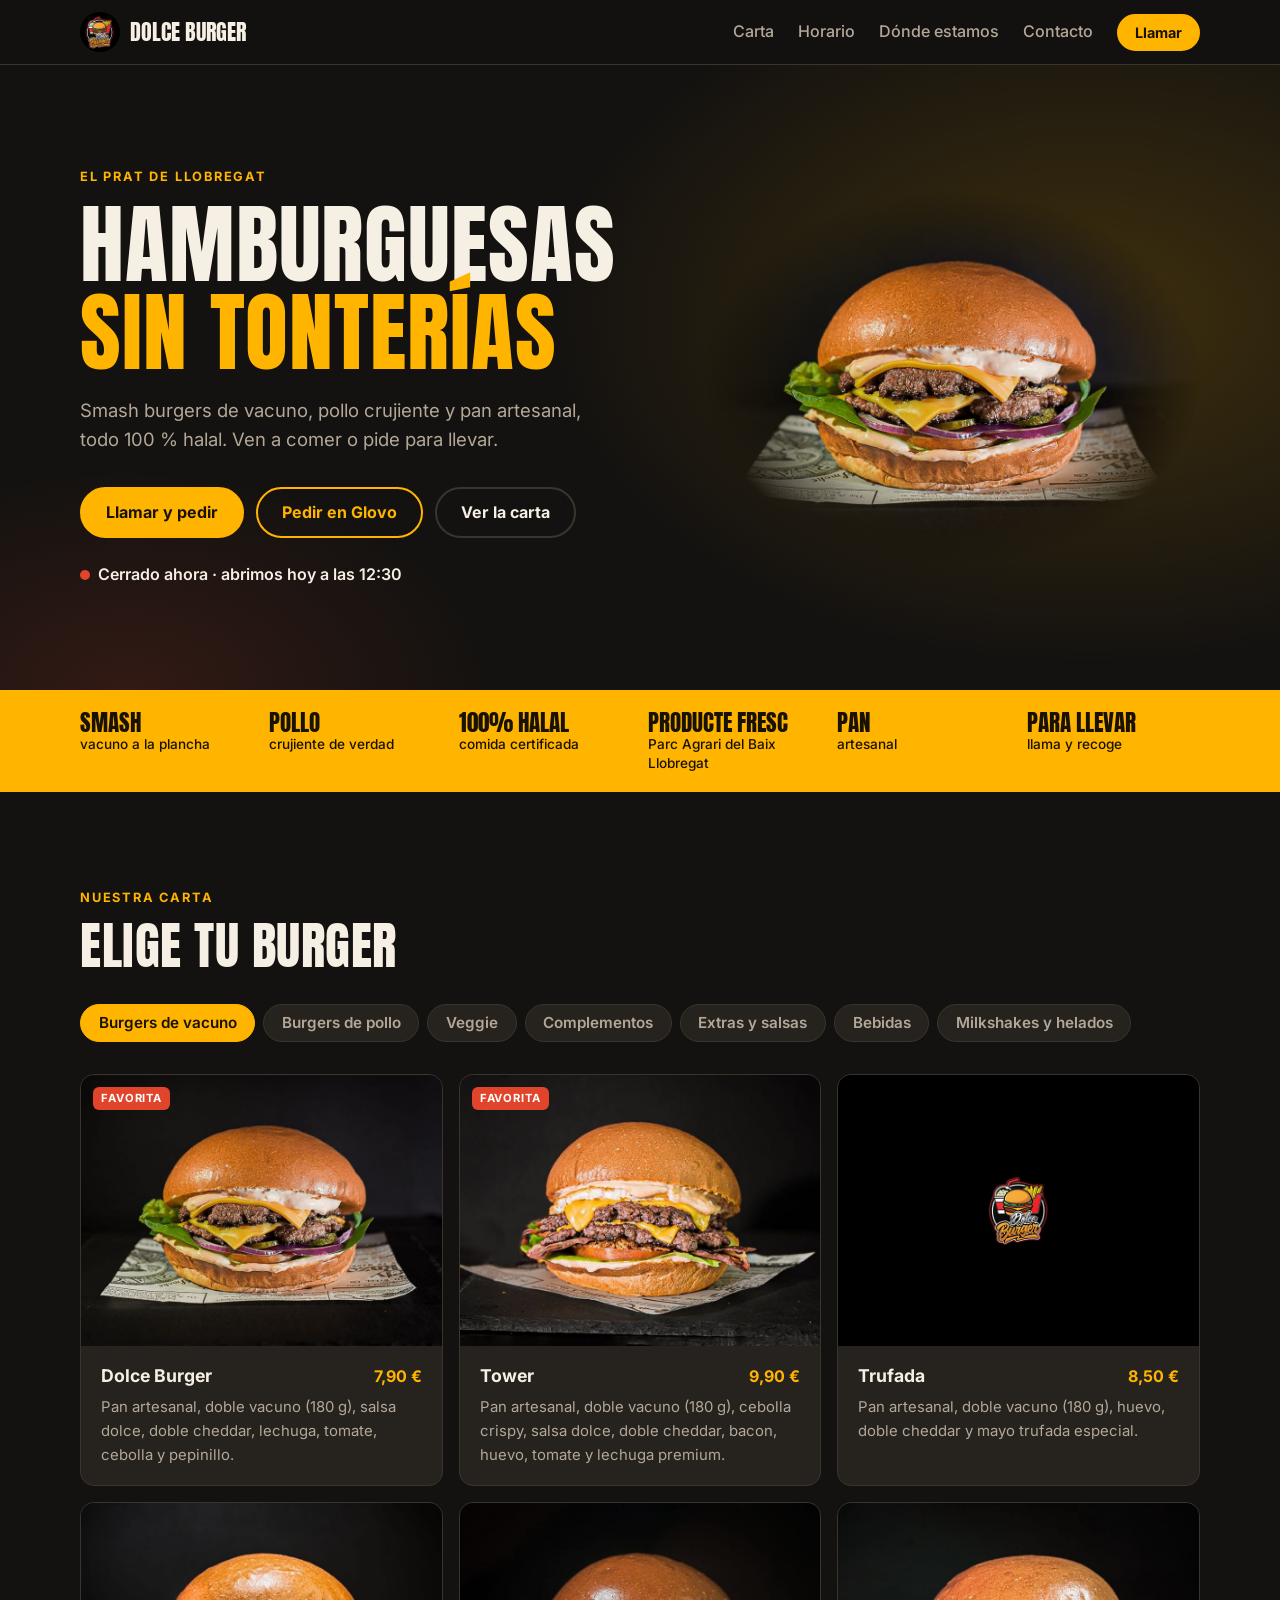
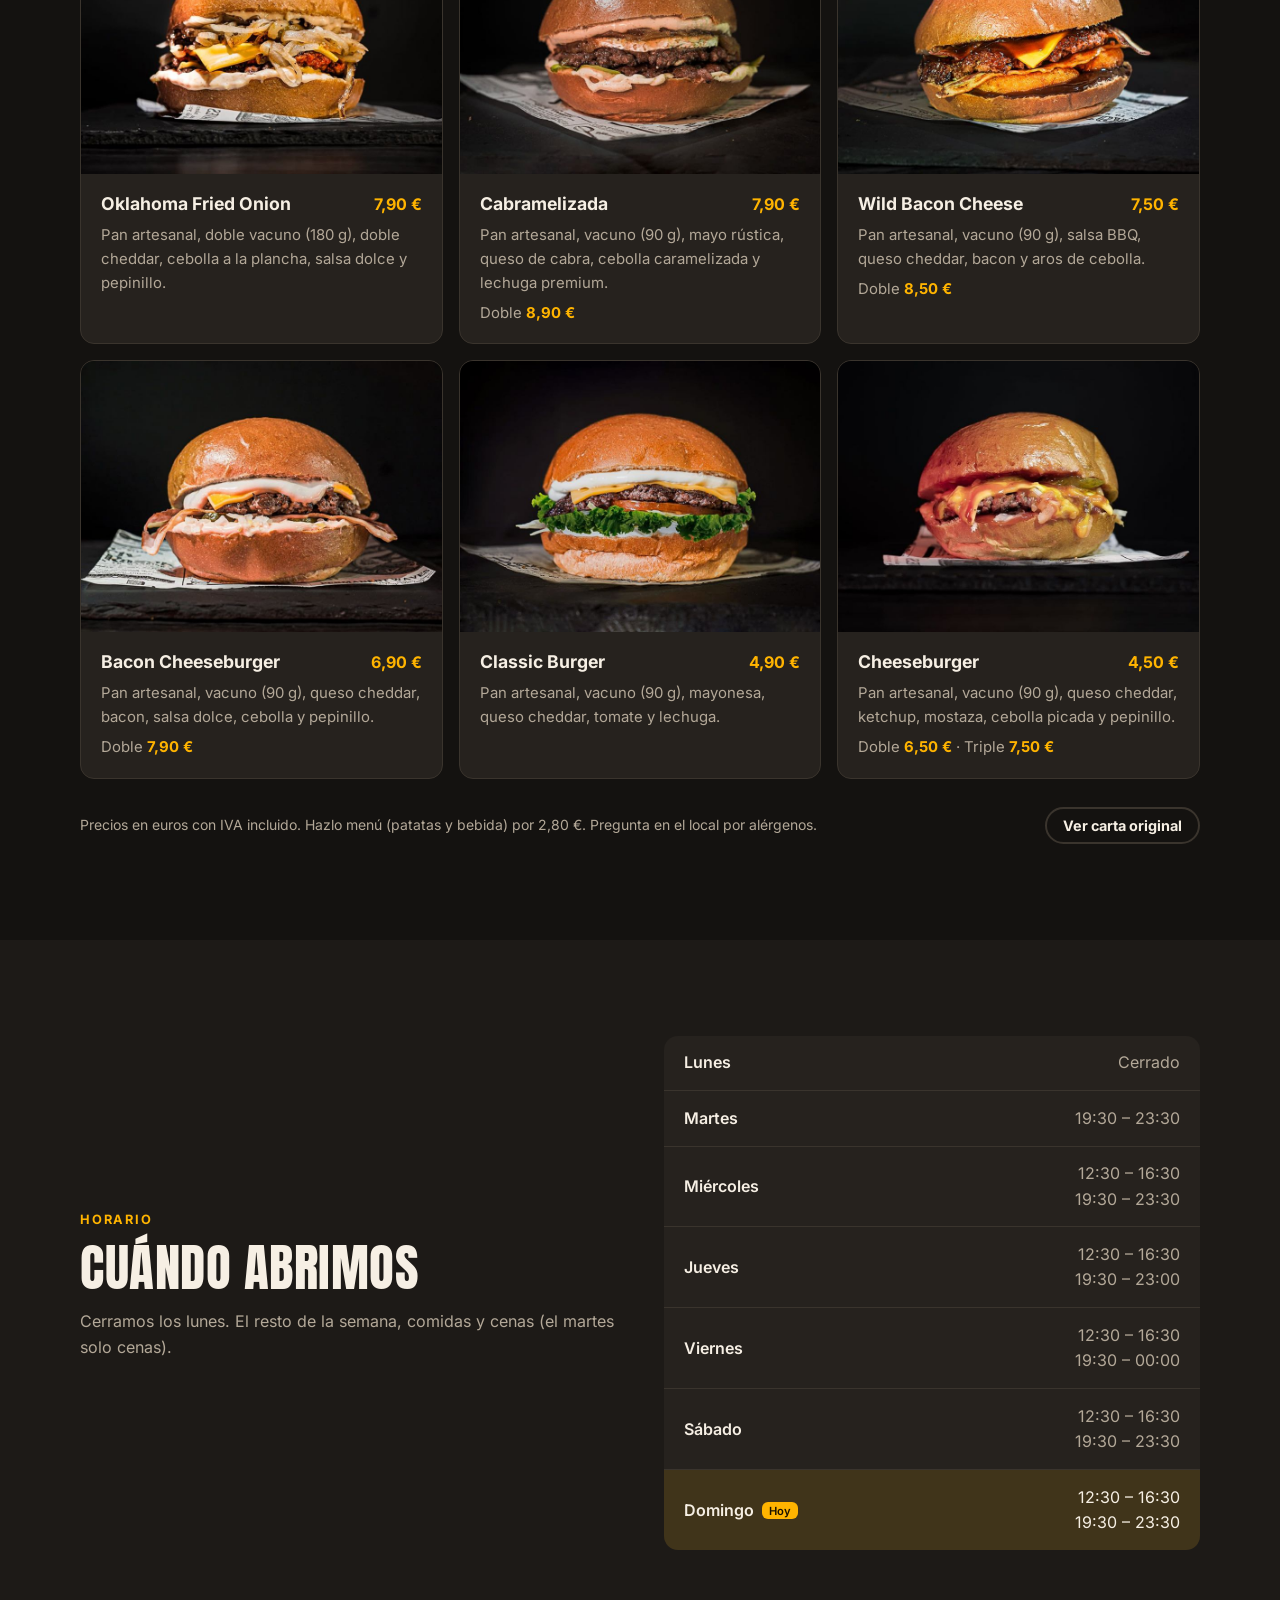
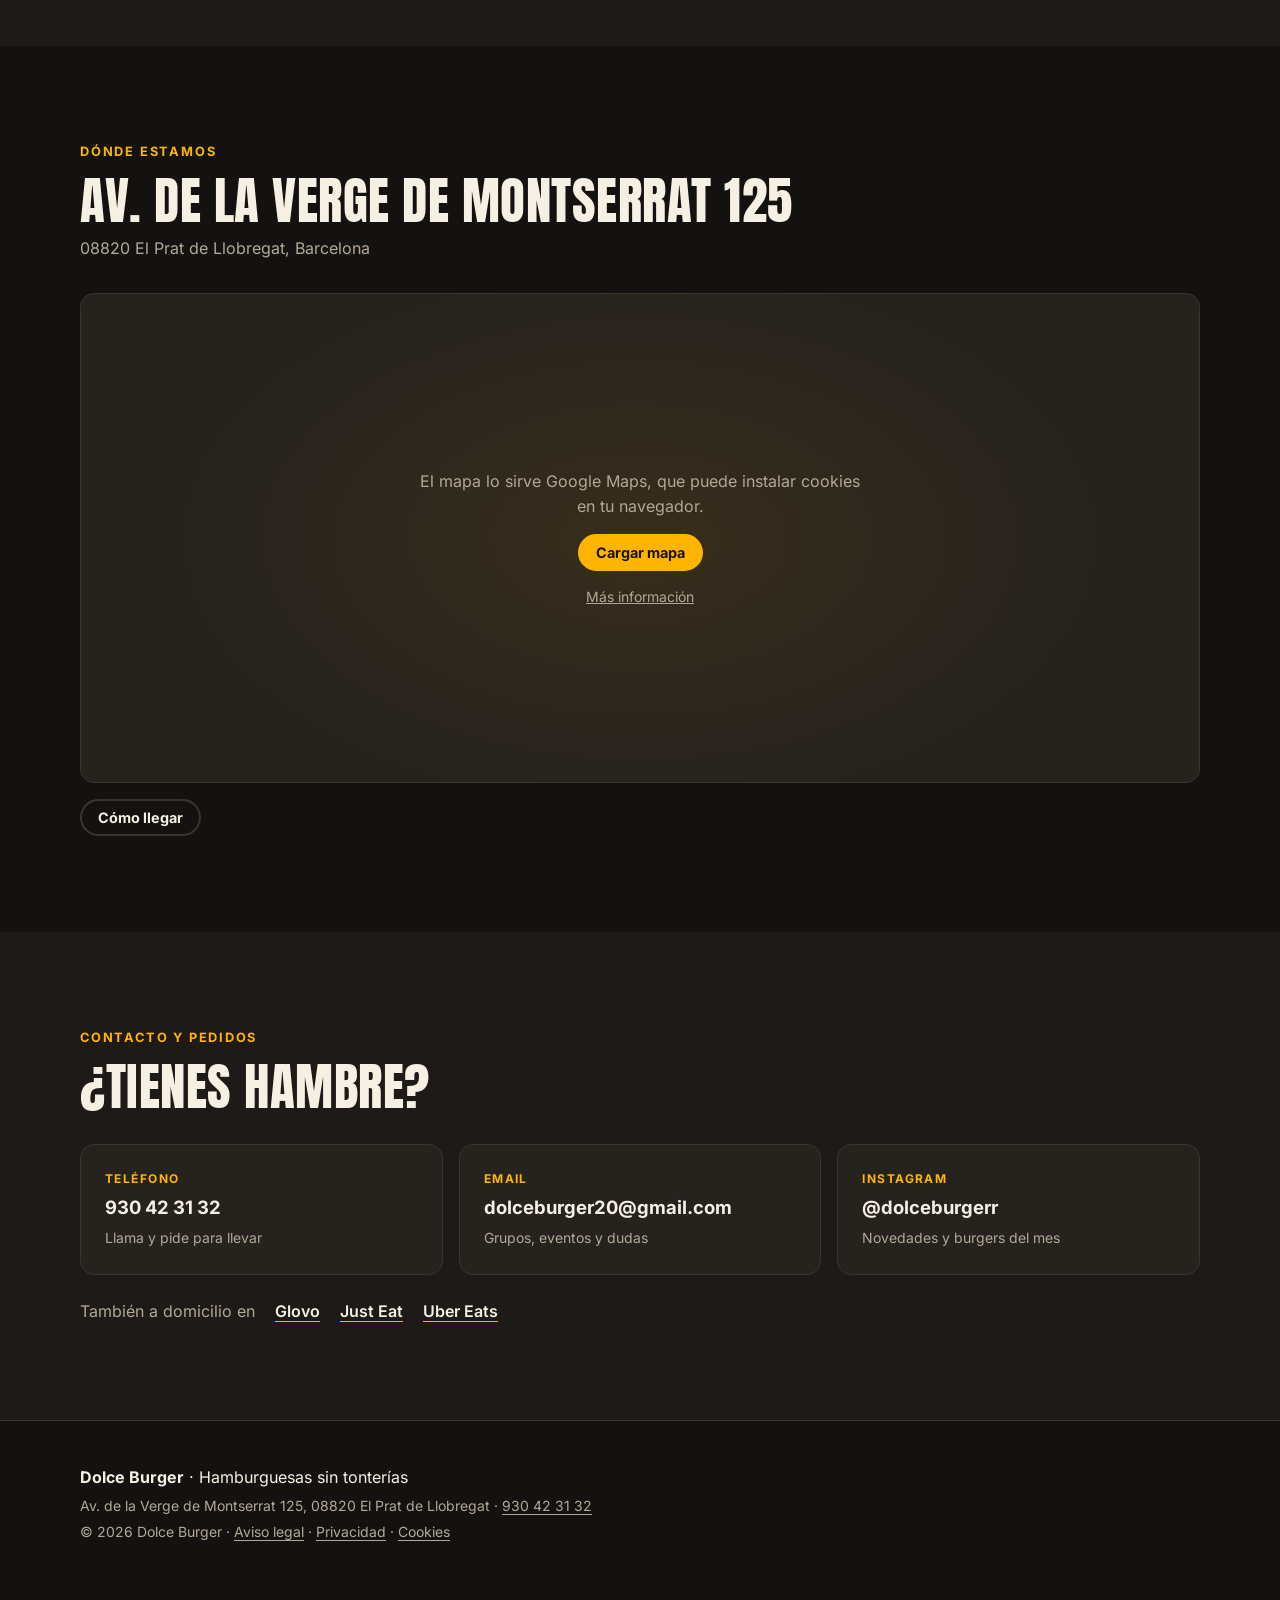
==== commit ac7aa9dd: "Añade el botón para pedir en Glovo - Botón "Pedir en Glovo" en la portada, junto a "Llamar y pedir"." ====
--- a/index.html
+++ b/index.html
@@ -55,7 +55,8 @@
     "sameAs": [
       "https://www.instagram.com/dolceburgerr/",
       "https://www.just-eat.es/restaurants-dolce-burger-prat-de-llobregat-el/menu",
-      "https://www.ubereats.com/es/store/dolce-burger/gEh9HsLqTR2DD9TBh0RLDA"
+      "https://www.ubereats.com/es/store/dolce-burger/gEh9HsLqTR2DD9TBh0RLDA",
+      "https://glovoapp.com/es/es/barcelona/stores/dolce-burger-barcelona"
     ]
   }
   </script>
@@ -89,6 +90,7 @@
           <p class="hero__lead">Smash burgers de vacuno, pollo crujiente y pan artesanal, todo 100&nbsp;% halal. Ven a comer o pide para llevar.</p>
           <div class="hero__cta">
             <a href="tel:+34930423132" class="btn">Llamar y pedir</a>
+            <a href="https://glovoapp.com/es/es/barcelona/stores/dolce-burger-barcelona" class="btn btn--outline" target="_blank" rel="noopener">Pedir en Glovo</a>
             <a href="#carta" class="btn btn--ghost">Ver la carta</a>
           </div>
           <p class="status" id="open-status" aria-live="polite"></p>
@@ -186,6 +188,7 @@
         </div>
         <div class="delivery">
           <span class="muted">También a domicilio en</span>
+          <a href="https://glovoapp.com/es/es/barcelona/stores/dolce-burger-barcelona" target="_blank" rel="noopener">Glovo</a>
           <a href="https://www.just-eat.es/restaurants-dolce-burger-prat-de-llobregat-el/menu" target="_blank" rel="noopener">Just Eat</a>
           <a href="https://www.ubereats.com/es/store/dolce-burger/gEh9HsLqTR2DD9TBh0RLDA" target="_blank" rel="noopener">Uber Eats</a>
         </div>
--- a/css/styles.css
+++ b/css/styles.css
@@ -58,6 +58,8 @@
 .btn:hover { transform: translateY(-2px); }
 .btn--ghost { background: transparent; color: var(--text); border-color: var(--line); }
 .btn--ghost:hover { border-color: var(--accent); color: var(--accent); }
+.btn--outline { background: transparent; color: var(--accent); border-color: var(--accent); }
+.btn--outline:hover { background: var(--accent); color: var(--accent-ink); }
 .btn--sm { padding: .5rem 1rem; font-size: .9rem; }
 :focus-visible { outline: 3px solid var(--accent); outline-offset: 3px; }
 
